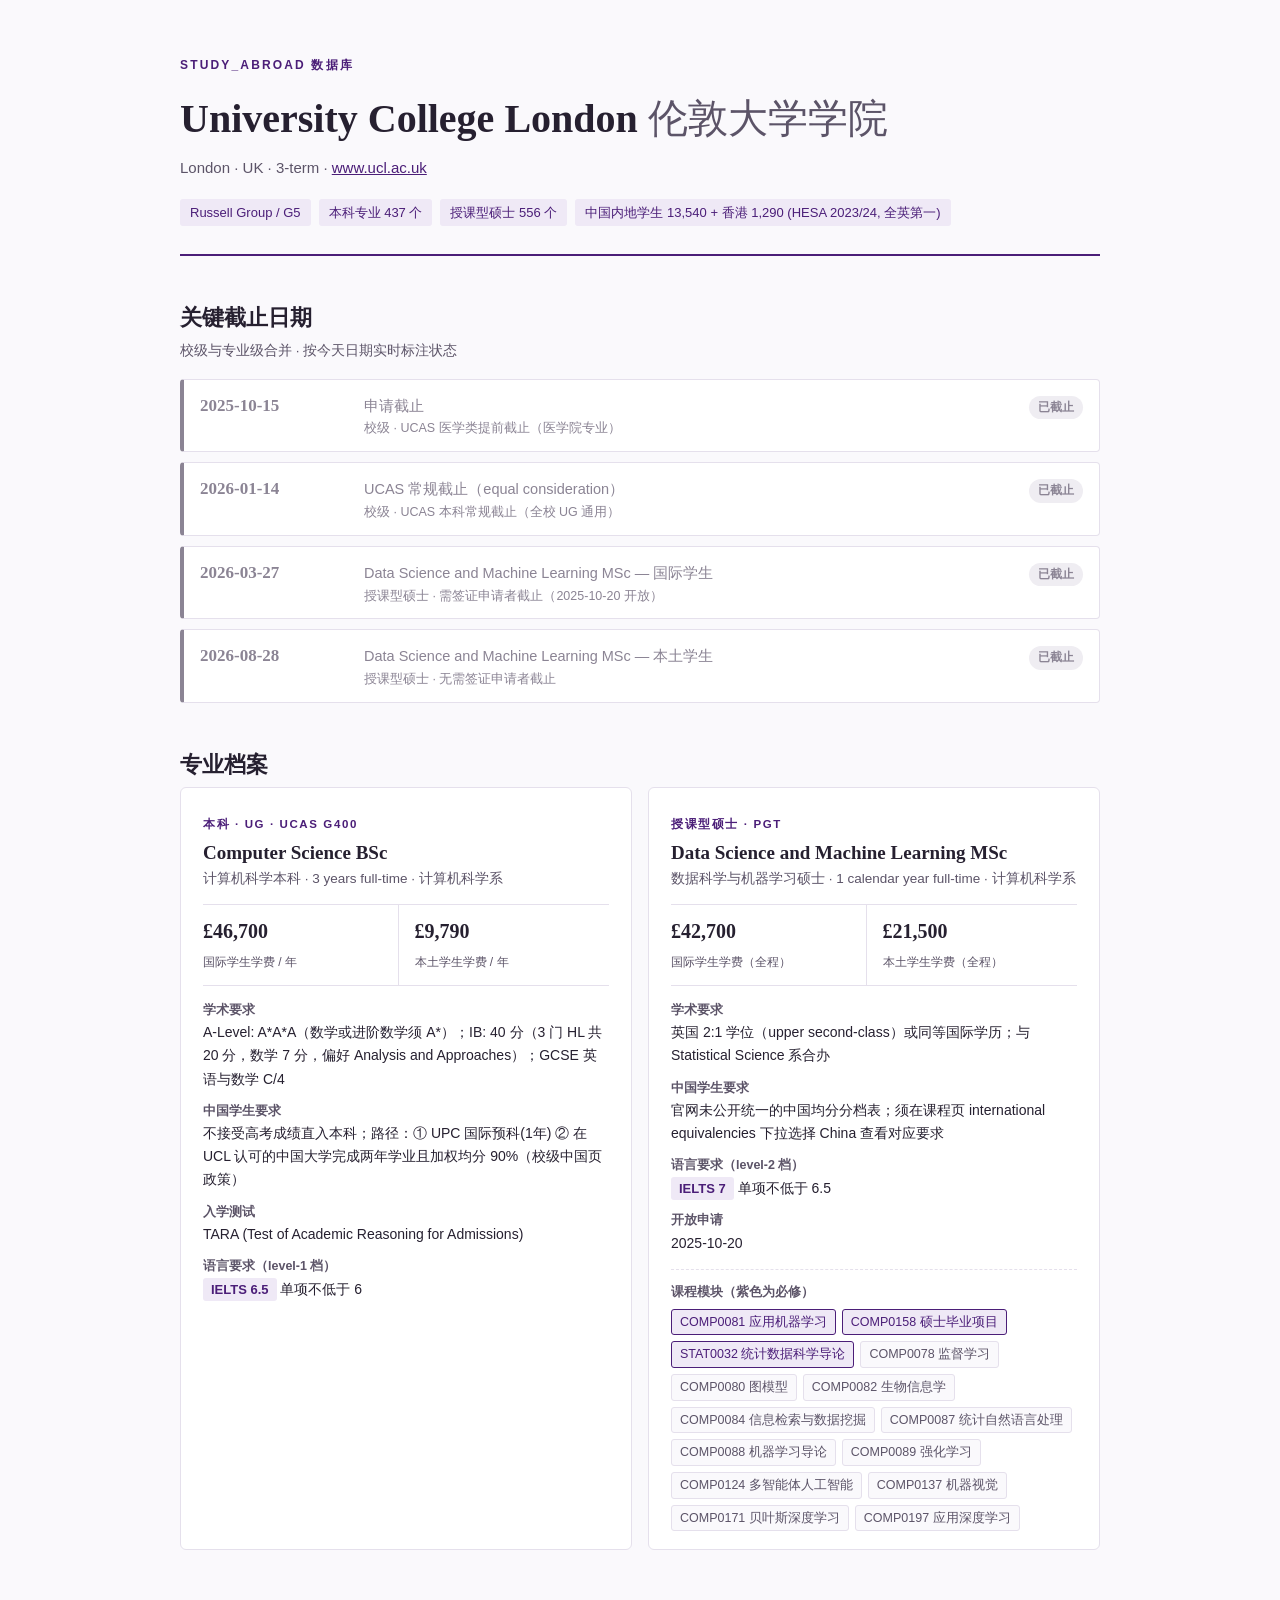
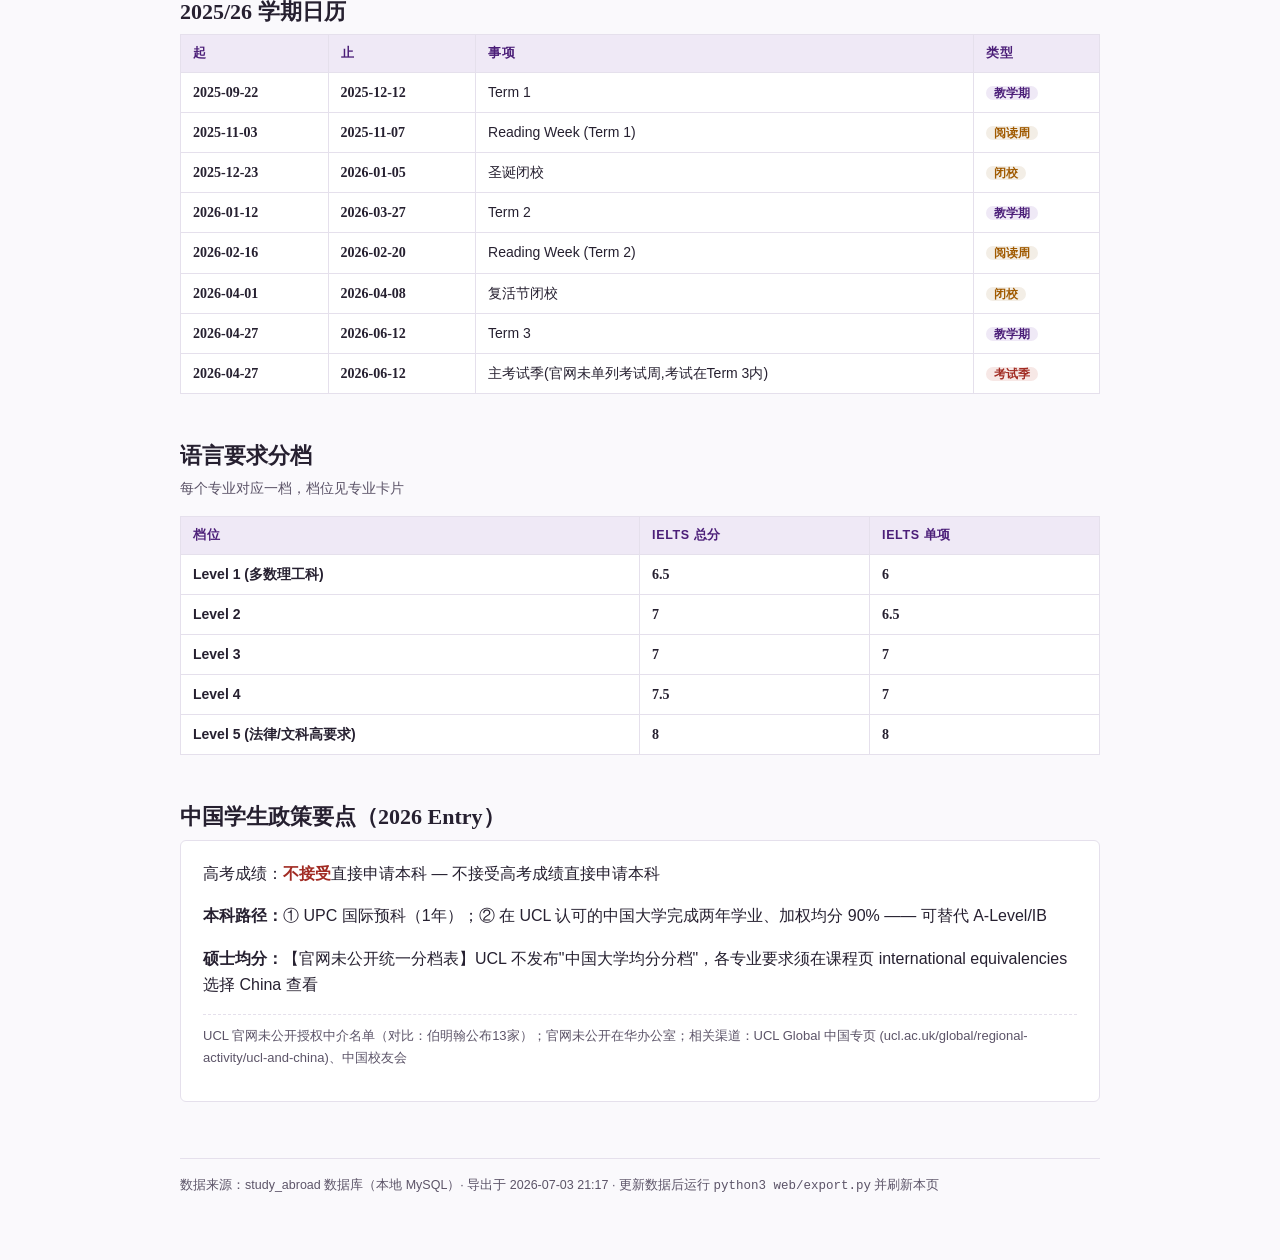
==== web/index.html @ e0bb3063 "初始化 uni_atlas：数据库 schema、UCL 种子数据、静态展示页 - db/: study_abroad 建库脚本与 UCL 样例数据 - web/: export.py 从 MySQL" ====
<!DOCTYPE html>
<html lang="zh-CN">
<head>
<meta charset="utf-8">
<meta name="viewport" content="width=device-width, initial-scale=1">
<title>留学申请信息库</title>
<style>
  :root{
    --ink:#262030; --ink-soft:#5c5468; --paper:#faf9fc; --card:#ffffff;
    --accent:#4b1e78; --accent-soft:#efe9f6; --line:#e5e0ec;
    --ok:#1e6e46; --warn:#a05a00; --past:#8b8494; --danger:#a12b23;
    --serif:"Songti SC","Noto Serif SC",Georgia,serif;
    --sans:"PingFang SC","Hiragino Sans GB","Microsoft YaHei",-apple-system,sans-serif;
  }
  *{box-sizing:border-box}
  body{background:var(--paper);color:var(--ink);font-family:var(--sans);
       line-height:1.65;margin:0;padding:0 24px 64px}
  .wrap{max-width:920px;margin:0 auto}

  nav.unis{display:flex;gap:8px;flex-wrap:wrap;padding-top:20px}
  nav.unis button{font:inherit;font-size:14px;padding:6px 16px;border-radius:99px;cursor:pointer;
    border:1px solid var(--line);background:var(--card);color:var(--ink-soft)}
  nav.unis button.on{background:var(--accent);border-color:var(--accent);color:#fff;font-weight:600}
  nav.unis button:focus-visible{outline:2px solid var(--accent);outline-offset:2px}

  header.hero{padding:36px 0 28px;border-bottom:2px solid var(--accent)}
  .eyebrow{font-size:12px;letter-spacing:.18em;text-transform:uppercase;color:var(--accent);font-weight:600}
  h1{font-family:var(--serif);font-size:clamp(28px,4.5vw,40px);margin:.25em 0 .1em;text-wrap:balance;font-weight:600}
  h1 .zh{font-weight:400;color:var(--ink-soft)}
  .hero .sub{color:var(--ink-soft);margin:0 0 18px;font-size:15px}
  .chips{display:flex;flex-wrap:wrap;gap:8px}
  .chip{background:var(--accent-soft);color:var(--accent);border-radius:3px;
        padding:3px 10px;font-size:13px;font-weight:500}

  section{margin-top:44px}
  h2{font-family:var(--serif);font-size:22px;font-weight:600;margin:0 0 4px}
  .h2note{color:var(--ink-soft);font-size:13.5px;margin:0 0 16px}

  .dl-list{display:flex;flex-direction:column;gap:10px}
  .dl{display:grid;grid-template-columns:150px 1fr auto;gap:14px;align-items:baseline;
      background:var(--card);border:1px solid var(--line);border-left:4px solid var(--accent);
      padding:12px 16px;border-radius:4px}
  .dl.past{border-left-color:var(--past);color:var(--past)}
  .dl.past .dl-date,.dl.past .dl-what small{color:var(--past)}
  .dl-date{font-family:var(--serif);font-size:17px;font-weight:600;
           font-variant-numeric:tabular-nums;color:var(--accent);white-space:nowrap}
  .dl-what{font-size:14.5px}
  .dl-what small{display:block;color:var(--ink-soft);font-size:12.5px}
  .tag{font-size:12px;font-weight:600;padding:2px 9px;border-radius:99px;white-space:nowrap}
  .tag.past{background:#efedf2;color:var(--past)}
  .tag.open{background:#e3f0e9;color:var(--ok)}
  .tag.soon{background:#f6ecdd;color:var(--warn)}

  .prog-grid{display:grid;grid-template-columns:1fr 1fr;gap:16px}
  @media(max-width:720px){.prog-grid{grid-template-columns:1fr}
    .dl{grid-template-columns:1fr;gap:4px}}
  .prog{background:var(--card);border:1px solid var(--line);border-radius:6px;padding:22px 22px 18px}
  .prog .level{font-size:11.5px;letter-spacing:.14em;text-transform:uppercase;
               color:var(--accent);font-weight:700}
  .prog h3{font-family:var(--serif);font-size:19px;margin:4px 0 0;line-height:1.35;text-wrap:balance}
  .prog h3 a{color:inherit;text-decoration:none}
  .prog h3 a:hover{text-decoration:underline}
  .prog .zh{color:var(--ink-soft);font-size:13.5px;margin:2px 0 14px}
  .fees{display:flex;border-top:1px solid var(--line);border-bottom:1px solid var(--line);margin-bottom:14px}
  .fee{flex:1;padding:10px 0}
  .fee+.fee{border-left:1px solid var(--line);padding-left:16px}
  .fee b{display:block;font-family:var(--serif);font-size:20px;font-weight:600;
         font-variant-numeric:tabular-nums}
  .fee span{font-size:12px;color:var(--ink-soft)}
  .kv{margin:0;font-size:14px}
  .kv dt{font-weight:600;font-size:12.5px;color:var(--ink-soft);margin-top:10px}
  .kv dd{margin:1px 0 0}
  .ielts{display:inline-block;background:var(--accent-soft);color:var(--accent);
         border-radius:3px;padding:1px 8px;font-weight:600;font-size:13px}

  .mods{margin-top:14px;border-top:1px dashed var(--line);padding-top:12px}
  .mods .mtitle{font-weight:600;font-size:12.5px;color:var(--ink-soft);margin-bottom:6px}
  .mod-tags{display:flex;flex-wrap:wrap;gap:6px}
  .mod{border:1px solid var(--line);border-radius:3px;padding:2px 8px;font-size:12.5px;
       color:var(--ink-soft);background:var(--paper)}
  .mod.core{border-color:var(--accent);color:var(--accent);background:var(--accent-soft);font-weight:500}

  .scroll{overflow-x:auto}
  table{border-collapse:collapse;width:100%;font-size:14px;background:var(--card)}
  th,td{border:1px solid var(--line);padding:8px 12px;text-align:left;vertical-align:top}
  th{background:var(--accent-soft);color:var(--accent);font-size:12.5px;letter-spacing:.05em;font-weight:600}
  td.date{font-variant-numeric:tabular-nums;white-space:nowrap;font-family:var(--serif);font-weight:600}
  .etype{font-size:11.5px;font-weight:600;padding:1px 8px;border-radius:99px;white-space:nowrap}
  .etype.teach{background:var(--accent-soft);color:var(--accent)}
  .etype.rest{background:#f3eee6;color:var(--warn)}
  .etype.exam{background:#f7e8e6;color:var(--danger)}

  .policy{background:var(--card);border:1px solid var(--line);border-radius:6px;padding:20px 22px}
  .policy .no{color:var(--danger);font-weight:700}
  .policy .yes{color:var(--ok);font-weight:700}
  .note{font-size:13px;color:var(--ink-soft);margin-top:10px;padding-top:10px;border-top:1px dashed var(--line)}

  footer{margin-top:56px;padding-top:16px;border-top:1px solid var(--line);
         color:var(--ink-soft);font-size:12.5px}
  a{color:var(--accent)}
  a:focus-visible{outline:2px solid var(--accent);outline-offset:2px}
  .empty{color:var(--ink-soft);font-size:14px;background:var(--card);
         border:1px dashed var(--line);border-radius:6px;padding:16px;text-align:center}
</style>
</head>
<body>
<div class="wrap">
  <nav class="unis" id="uniTabs" hidden></nav>
  <main id="app"><p class="empty">加载中…（若一直显示，请先运行 <code>python3 web/export.py</code> 生成 data.js）</p></main>
  <footer id="foot"></footer>
</div>

<script src="data.js"></script>
<script>
(function () {
  var DATA = window.STUDY_ABROAD_DATA;
  if (!DATA || !DATA.universities || !DATA.universities.length) return;

  function esc(s) {
    return String(s == null ? "" : s).replace(/[&<>"]/g, function (c) {
      return { "&": "&amp;", "<": "&lt;", ">": "&gt;", '"': "&quot;" }[c];
    });
  }
  var LEVEL_LABEL = { UG: "本科 · UG", PGT: "授课型硕士 · PGT", PGR: "研究型 · PGR", foundation: "预科" };
  var AUD_LABEL = { all: "全部申请者", international: "国际学生", home: "本土学生" };
  var DL_LABEL = { equal_consideration: "UCAS 常规截止（equal consideration）", application: "申请截止", deposit: "押金", scholarship: "奖学金", other: "其他" };
  var ETYPE = {
    teaching_period: ["教学期", "teach"], reading_week: ["阅读周", "rest"],
    closure: ["闭校", "rest"], exam_period: ["考试季", "exam"],
    welcome: ["迎新", "teach"], graduation: ["毕业典礼", "teach"]
  };

  function fmtMoney(v, cur) {
    if (v == null) return null;
    var sym = { GBP: "£", USD: "$", EUR: "€", CNY: "¥" }[cur] || (cur + " ");
    return sym + Number(v).toLocaleString("en-GB");
  }
  function dlStatus(iso) {
    var days = Math.ceil((new Date(iso) - new Date()) / 86400000);
    if (days < 0) return '<span class="tag past">已截止</span>';
    if (days <= 30) return '<span class="tag soon">还剩 ' + days + " 天</span>";
    return '<span class="tag open">还剩 ' + days + " 天</span>";
  }

  function renderDeadlines(uni) {
    var rows = [];
    uni.deadlines.forEach(function (d) { rows.push({ d: d, prog: null }); });
    uni.programs.forEach(function (p) {
      p.deadlines.forEach(function (d) { rows.push({ d: d, prog: p }); });
    });
    if (!rows.length) return "";
    rows.sort(function (a, b) { return a.d.deadline_at < b.d.deadline_at ? -1 : 1; });
    var items = rows.map(function (r) {
      var d = r.d, past = new Date(d.deadline_at) < new Date();
      var title = r.prog ? esc(r.prog.name_en) + " — " + (AUD_LABEL[d.audience] || esc(d.audience))
                         : (DL_LABEL[d.deadline_type] || esc(d.deadline_type));
      var sub = [r.prog ? (LEVEL_LABEL[r.prog.level] || r.prog.level).split(" ·")[0] : "校级",
                 d.note ? esc(d.note) : null].filter(Boolean).join(" · ");
      return '<div class="dl' + (past ? " past" : "") + '">' +
        '<span class="dl-date">' + d.deadline_at.slice(0, 10) + "</span>" +
        '<span class="dl-what">' + title + "<small>" + sub + "</small></span>" +
        dlStatus(d.deadline_at) + "</div>";
    }).join("");
    return "<section><h2>关键截止日期</h2>" +
      '<p class="h2note">校级与专业级合并 · 按今天日期实时标注状态</p>' +
      '<div class="dl-list">' + items + "</div></section>";
  }

  function renderProgram(p) {
    var d = p.detail || {};
    var h = '<div class="prog"><span class="level">' +
      esc(LEVEL_LABEL[p.level] || p.level) + (p.ucas_code ? " · UCAS " + esc(p.ucas_code) : "") + "</span>" +
      "<h3>" + (p.url ? '<a href="' + esc(p.url) + '">' + esc(p.name_en) + "</a>" : esc(p.name_en)) + "</h3>" +
      '<p class="zh">' + esc([p.name_zh, p.duration, p.faculty_name].filter(Boolean).join(" · ")) + "</p>";

    var intl = fmtMoney(d.tuition_intl, d.currency), home = fmtMoney(d.tuition_home, d.currency);
    if (intl || home) {
      var unit = p.level === "UG" ? " / 年" : "（全程）";
      h += '<div class="fees">' +
        (intl ? '<div class="fee"><b>' + intl + "</b><span>国际学生学费" + unit + "</span></div>" : "") +
        (home ? '<div class="fee"><b>' + home + "</b><span>本土学生学费" + unit + "</span></div>" : "") + "</div>";
    }
    h += '<dl class="kv">';
    if (d.entry_req_text) h += "<dt>学术要求</dt><dd>" + esc(d.entry_req_text) + "</dd>";
    if (d.china_req_text) h += "<dt>中国学生要求</dt><dd>" + esc(d.china_req_text) + "</dd>";
    if (d.extra && d.extra.admissions_test) h += "<dt>入学测试</dt><dd>" + esc(d.extra.admissions_test) + "</dd>";
    if (d.ielts_overall) {
      var each = d.ielts_detail && d.ielts_detail.minimum_each;
      h += "<dt>语言要求" + (d.language_band ? "（" + esc(d.language_band) + " 档）" : "") + "</dt>" +
        '<dd><span class="ielts">IELTS ' + d.ielts_overall + "</span>" +
        (each ? " 单项不低于 " + each : "") + "</dd>";
    }
    if (d.app_open_date) h += "<dt>开放申请</dt><dd>" + d.app_open_date + "</dd>";
    h += "</dl>";

    if (p.modules && p.modules.length) {
      h += '<div class="mods"><div class="mtitle">课程模块（紫色为必修）</div><div class="mod-tags">' +
        p.modules.map(function (m) {
          return '<span class="mod' + (m.module_type === "core" ? " core" : "") + '">' +
            esc(m.code || "") + " " + esc(m.name_zh || m.name_en) + "</span>";
        }).join("") + "</div></div>";
    }
    return h + "</div>";
  }

  function renderCalendar(uni) {
    if (!uni.calendar.length) return "";
    var years = uni.calendar.map(function (e) { return e.academic_year; });
    var rows = uni.calendar.map(function (e) {
      var t = ETYPE[e.event_type] || [e.event_type, "teach"];
      return "<tr><td class='date'>" + e.start_date + "</td><td class='date'>" + (e.end_date || "—") +
        "</td><td>" + esc(e.name) + "</td><td><span class='etype " + t[1] + "'>" + esc(t[0]) + "</span></td></tr>";
    }).join("");
    return "<section><h2>" + esc(years[0]) + ' 学期日历</h2><div class="scroll"><table>' +
      "<tr><th>起</th><th>止</th><th>事项</th><th>类型</th></tr>" + rows + "</table></div></section>";
  }

  function renderBands(uni) {
    if (!uni.language_bands.length) return "";
    var rows = uni.language_bands.map(function (b) {
      var each = b.ielts_detail && b.ielts_detail.minimum_each;
      return "<tr><td><b>" + esc(b.band_label || b.band_code) + "</b></td>" +
        "<td class='date'>" + (b.ielts_overall || "—") + "</td>" +
        "<td class='date'>" + (each || "—") + "</td></tr>";
    }).join("");
    return "<section><h2>语言要求分档</h2>" +
      '<p class="h2note">每个专业对应一档，档位见专业卡片</p>' +
      '<div class="scroll"><table><tr><th>档位</th><th>IELTS 总分</th><th>IELTS 单项</th></tr>' +
      rows + "</table></div></section>";
  }

  function renderPolicy(uni) {
    var c = uni.china_policy;
    if (!c) return "";
    var h = "<section><h2>中国学生政策要点（" + c.entry_year + " Entry）</h2><div class='policy'>";
    h += "<p style='margin:0'>高考成绩：" +
      (c.gaokao_accepted ? "<span class='yes'>接受</span>" : "<span class='no'>不接受</span>直接申请本科") +
      (c.gaokao_req ? " — " + esc(c.gaokao_req) : "") + "</p>";
    if (c.ug_pathway) h += "<p><b>本科路径：</b>" + esc(c.ug_pathway) + "</p>";
    if (c.pgt_gpa_rule) h += "<p><b>硕士均分：</b>" + esc(c.pgt_gpa_rule) + "</p>";
    var notes = [];
    if (c.agent_list && c.agent_list.note) notes.push(esc(c.agent_list.note));
    if (c.china_office) notes.push(esc(c.china_office));
    if (notes.length) h += '<p class="note">' + notes.join("；") + "</p>";
    return h + "</div></section>";
  }

  function renderUni(uni) {
    var ex = uni.extra || {};
    var chips = [ex.group, ex.ug_programs && "本科专业 " + ex.ug_programs + " 个",
      ex.pgt_programs && "授课型硕士 " + ex.pgt_programs + " 个", uni.cn_student_note]
      .filter(Boolean).map(function (c) { return '<span class="chip">' + esc(c) + "</span>"; }).join("");
    var h = '<header class="hero"><div class="eyebrow">study_abroad 数据库</div>' +
      "<h1>" + esc(uni.name_en) + (uni.name_zh ? ' <span class="zh">' + esc(uni.name_zh) + "</span>" : "") + "</h1>" +
      '<p class="sub">' + esc([uni.city, uni.country, uni.term_system].filter(Boolean).join(" · ")) +
      (uni.website ? ' · <a href="' + esc(uni.website) + '">' + esc(uni.website.replace(/^https?:\/\//, "")) + "</a>" : "") +
      "</p>" + (chips ? '<div class="chips">' + chips + "</div>" : "") + "</header>";

    h += renderDeadlines(uni);
    if (uni.programs.length) {
      h += "<section><h2>专业档案</h2><div class='prog-grid'>" +
        uni.programs.map(renderProgram).join("") + "</div></section>";
    } else {
      h += "<section><h2>专业档案</h2><p class='empty'>该校暂无专业数据</p></section>";
    }
    h += renderCalendar(uni) + renderBands(uni) + renderPolicy(uni);
    return h;
  }

  var app = document.getElementById("app");
  var tabs = document.getElementById("uniTabs");
  var unis = DATA.universities;

  function show(i) {
    app.innerHTML = renderUni(unis[i]);
    Array.prototype.forEach.call(tabs.children, function (b, j) {
      b.classList.toggle("on", i === j);
    });
    document.getElementById("foot").innerHTML =
      "数据来源：study_abroad 数据库（本地 MySQL）· 导出于 " + esc(DATA.generated_at) +
      " · 更新数据后运行 <code>python3 web/export.py</code> 并刷新本页";
  }

  if (unis.length > 1) {
    tabs.hidden = false;
    unis.forEach(function (u, i) {
      var b = document.createElement("button");
      b.textContent = u.name_zh || u.name_en;
      b.addEventListener("click", function () { show(i); });
      tabs.appendChild(b);
    });
  }
  show(0);
})();
</script>
</body>
</html>
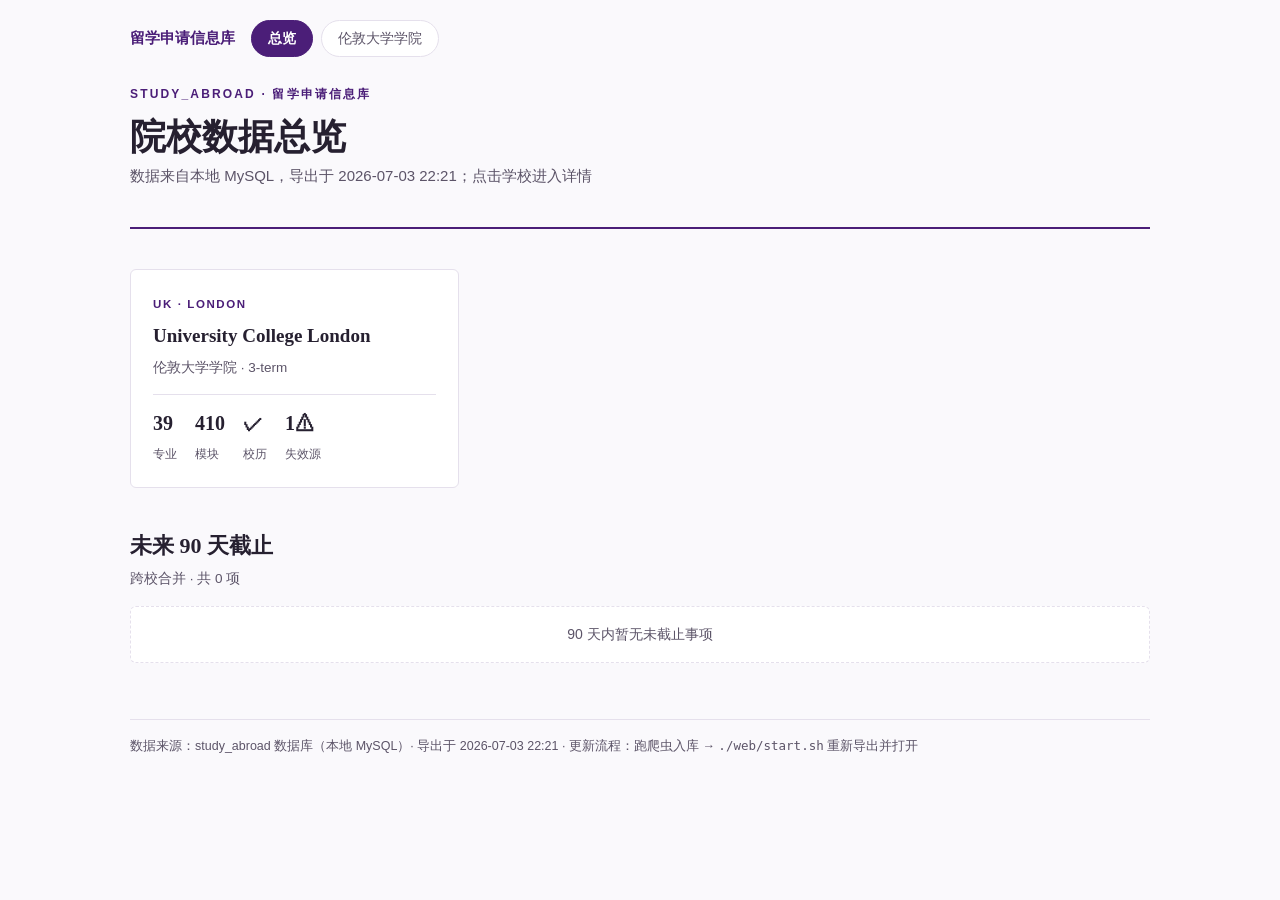
==== commit 7ef2711f: "实现爬虫框架（按 crawler/ARCHITECTURE.md）+ 同仓收录前端 SPA 与 schema 演进 爬虫 v1： - registry: source_pages 任务注册表，到期调度" ====
--- a/web/index.html
+++ b/web/index.html
@@ -4,294 +4,18 @@
 <meta charset="utf-8">
 <meta name="viewport" content="width=device-width, initial-scale=1">
 <title>留学申请信息库</title>
-<style>
-  :root{
-    --ink:#262030; --ink-soft:#5c5468; --paper:#faf9fc; --card:#ffffff;
-    --accent:#4b1e78; --accent-soft:#efe9f6; --line:#e5e0ec;
-    --ok:#1e6e46; --warn:#a05a00; --past:#8b8494; --danger:#a12b23;
-    --serif:"Songti SC","Noto Serif SC",Georgia,serif;
-    --sans:"PingFang SC","Hiragino Sans GB","Microsoft YaHei",-apple-system,sans-serif;
-  }
-  *{box-sizing:border-box}
-  body{background:var(--paper);color:var(--ink);font-family:var(--sans);
-       line-height:1.65;margin:0;padding:0 24px 64px}
-  .wrap{max-width:920px;margin:0 auto}
-
-  nav.unis{display:flex;gap:8px;flex-wrap:wrap;padding-top:20px}
-  nav.unis button{font:inherit;font-size:14px;padding:6px 16px;border-radius:99px;cursor:pointer;
-    border:1px solid var(--line);background:var(--card);color:var(--ink-soft)}
-  nav.unis button.on{background:var(--accent);border-color:var(--accent);color:#fff;font-weight:600}
-  nav.unis button:focus-visible{outline:2px solid var(--accent);outline-offset:2px}
-
-  header.hero{padding:36px 0 28px;border-bottom:2px solid var(--accent)}
-  .eyebrow{font-size:12px;letter-spacing:.18em;text-transform:uppercase;color:var(--accent);font-weight:600}
-  h1{font-family:var(--serif);font-size:clamp(28px,4.5vw,40px);margin:.25em 0 .1em;text-wrap:balance;font-weight:600}
-  h1 .zh{font-weight:400;color:var(--ink-soft)}
-  .hero .sub{color:var(--ink-soft);margin:0 0 18px;font-size:15px}
-  .chips{display:flex;flex-wrap:wrap;gap:8px}
-  .chip{background:var(--accent-soft);color:var(--accent);border-radius:3px;
-        padding:3px 10px;font-size:13px;font-weight:500}
-
-  section{margin-top:44px}
-  h2{font-family:var(--serif);font-size:22px;font-weight:600;margin:0 0 4px}
-  .h2note{color:var(--ink-soft);font-size:13.5px;margin:0 0 16px}
-
-  .dl-list{display:flex;flex-direction:column;gap:10px}
-  .dl{display:grid;grid-template-columns:150px 1fr auto;gap:14px;align-items:baseline;
-      background:var(--card);border:1px solid var(--line);border-left:4px solid var(--accent);
-      padding:12px 16px;border-radius:4px}
-  .dl.past{border-left-color:var(--past);color:var(--past)}
-  .dl.past .dl-date,.dl.past .dl-what small{color:var(--past)}
-  .dl-date{font-family:var(--serif);font-size:17px;font-weight:600;
-           font-variant-numeric:tabular-nums;color:var(--accent);white-space:nowrap}
-  .dl-what{font-size:14.5px}
-  .dl-what small{display:block;color:var(--ink-soft);font-size:12.5px}
-  .tag{font-size:12px;font-weight:600;padding:2px 9px;border-radius:99px;white-space:nowrap}
-  .tag.past{background:#efedf2;color:var(--past)}
-  .tag.open{background:#e3f0e9;color:var(--ok)}
-  .tag.soon{background:#f6ecdd;color:var(--warn)}
-
-  .prog-grid{display:grid;grid-template-columns:1fr 1fr;gap:16px}
-  @media(max-width:720px){.prog-grid{grid-template-columns:1fr}
-    .dl{grid-template-columns:1fr;gap:4px}}
-  .prog{background:var(--card);border:1px solid var(--line);border-radius:6px;padding:22px 22px 18px}
-  .prog .level{font-size:11.5px;letter-spacing:.14em;text-transform:uppercase;
-               color:var(--accent);font-weight:700}
-  .prog h3{font-family:var(--serif);font-size:19px;margin:4px 0 0;line-height:1.35;text-wrap:balance}
-  .prog h3 a{color:inherit;text-decoration:none}
-  .prog h3 a:hover{text-decoration:underline}
-  .prog .zh{color:var(--ink-soft);font-size:13.5px;margin:2px 0 14px}
-  .fees{display:flex;border-top:1px solid var(--line);border-bottom:1px solid var(--line);margin-bottom:14px}
-  .fee{flex:1;padding:10px 0}
-  .fee+.fee{border-left:1px solid var(--line);padding-left:16px}
-  .fee b{display:block;font-family:var(--serif);font-size:20px;font-weight:600;
-         font-variant-numeric:tabular-nums}
-  .fee span{font-size:12px;color:var(--ink-soft)}
-  .kv{margin:0;font-size:14px}
-  .kv dt{font-weight:600;font-size:12.5px;color:var(--ink-soft);margin-top:10px}
-  .kv dd{margin:1px 0 0}
-  .ielts{display:inline-block;background:var(--accent-soft);color:var(--accent);
-         border-radius:3px;padding:1px 8px;font-weight:600;font-size:13px}
-
-  .mods{margin-top:14px;border-top:1px dashed var(--line);padding-top:12px}
-  .mods .mtitle{font-weight:600;font-size:12.5px;color:var(--ink-soft);margin-bottom:6px}
-  .mod-tags{display:flex;flex-wrap:wrap;gap:6px}
-  .mod{border:1px solid var(--line);border-radius:3px;padding:2px 8px;font-size:12.5px;
-       color:var(--ink-soft);background:var(--paper)}
-  .mod.core{border-color:var(--accent);color:var(--accent);background:var(--accent-soft);font-weight:500}
-
-  .scroll{overflow-x:auto}
-  table{border-collapse:collapse;width:100%;font-size:14px;background:var(--card)}
-  th,td{border:1px solid var(--line);padding:8px 12px;text-align:left;vertical-align:top}
-  th{background:var(--accent-soft);color:var(--accent);font-size:12.5px;letter-spacing:.05em;font-weight:600}
-  td.date{font-variant-numeric:tabular-nums;white-space:nowrap;font-family:var(--serif);font-weight:600}
-  .etype{font-size:11.5px;font-weight:600;padding:1px 8px;border-radius:99px;white-space:nowrap}
-  .etype.teach{background:var(--accent-soft);color:var(--accent)}
-  .etype.rest{background:#f3eee6;color:var(--warn)}
-  .etype.exam{background:#f7e8e6;color:var(--danger)}
-
-  .policy{background:var(--card);border:1px solid var(--line);border-radius:6px;padding:20px 22px}
-  .policy .no{color:var(--danger);font-weight:700}
-  .policy .yes{color:var(--ok);font-weight:700}
-  .note{font-size:13px;color:var(--ink-soft);margin-top:10px;padding-top:10px;border-top:1px dashed var(--line)}
-
-  footer{margin-top:56px;padding-top:16px;border-top:1px solid var(--line);
-         color:var(--ink-soft);font-size:12.5px}
-  a{color:var(--accent)}
-  a:focus-visible{outline:2px solid var(--accent);outline-offset:2px}
-  .empty{color:var(--ink-soft);font-size:14px;background:var(--card);
-         border:1px dashed var(--line);border-radius:6px;padding:16px;text-align:center}
-</style>
+<link rel="stylesheet" href="css/app.css">
 </head>
 <body>
 <div class="wrap">
-  <nav class="unis" id="uniTabs" hidden></nav>
-  <main id="app"><p class="empty">加载中…（若一直显示，请先运行 <code>python3 web/export.py</code> 生成 data.js）</p></main>
+  <nav class="top" id="nav"></nav>
+  <main id="app"><p class="empty">加载中…（若一直显示，请运行 <code>./web/start.sh</code>）</p></main>
   <footer id="foot"></footer>
 </div>
 
 <script src="data.js"></script>
-<script>
-(function () {
-  var DATA = window.STUDY_ABROAD_DATA;
-  if (!DATA || !DATA.universities || !DATA.universities.length) return;
-
-  function esc(s) {
-    return String(s == null ? "" : s).replace(/[&<>"]/g, function (c) {
-      return { "&": "&amp;", "<": "&lt;", ">": "&gt;", '"': "&quot;" }[c];
-    });
-  }
-  var LEVEL_LABEL = { UG: "本科 · UG", PGT: "授课型硕士 · PGT", PGR: "研究型 · PGR", foundation: "预科" };
-  var AUD_LABEL = { all: "全部申请者", international: "国际学生", home: "本土学生" };
-  var DL_LABEL = { equal_consideration: "UCAS 常规截止（equal consideration）", application: "申请截止", deposit: "押金", scholarship: "奖学金", other: "其他" };
-  var ETYPE = {
-    teaching_period: ["教学期", "teach"], reading_week: ["阅读周", "rest"],
-    closure: ["闭校", "rest"], exam_period: ["考试季", "exam"],
-    welcome: ["迎新", "teach"], graduation: ["毕业典礼", "teach"]
-  };
-
-  function fmtMoney(v, cur) {
-    if (v == null) return null;
-    var sym = { GBP: "£", USD: "$", EUR: "€", CNY: "¥" }[cur] || (cur + " ");
-    return sym + Number(v).toLocaleString("en-GB");
-  }
-  function dlStatus(iso) {
-    var days = Math.ceil((new Date(iso) - new Date()) / 86400000);
-    if (days < 0) return '<span class="tag past">已截止</span>';
-    if (days <= 30) return '<span class="tag soon">还剩 ' + days + " 天</span>";
-    return '<span class="tag open">还剩 ' + days + " 天</span>";
-  }
-
-  function renderDeadlines(uni) {
-    var rows = [];
-    uni.deadlines.forEach(function (d) { rows.push({ d: d, prog: null }); });
-    uni.programs.forEach(function (p) {
-      p.deadlines.forEach(function (d) { rows.push({ d: d, prog: p }); });
-    });
-    if (!rows.length) return "";
-    rows.sort(function (a, b) { return a.d.deadline_at < b.d.deadline_at ? -1 : 1; });
-    var items = rows.map(function (r) {
-      var d = r.d, past = new Date(d.deadline_at) < new Date();
-      var title = r.prog ? esc(r.prog.name_en) + " — " + (AUD_LABEL[d.audience] || esc(d.audience))
-                         : (DL_LABEL[d.deadline_type] || esc(d.deadline_type));
-      var sub = [r.prog ? (LEVEL_LABEL[r.prog.level] || r.prog.level).split(" ·")[0] : "校级",
-                 d.note ? esc(d.note) : null].filter(Boolean).join(" · ");
-      return '<div class="dl' + (past ? " past" : "") + '">' +
-        '<span class="dl-date">' + d.deadline_at.slice(0, 10) + "</span>" +
-        '<span class="dl-what">' + title + "<small>" + sub + "</small></span>" +
-        dlStatus(d.deadline_at) + "</div>";
-    }).join("");
-    return "<section><h2>关键截止日期</h2>" +
-      '<p class="h2note">校级与专业级合并 · 按今天日期实时标注状态</p>' +
-      '<div class="dl-list">' + items + "</div></section>";
-  }
-
-  function renderProgram(p) {
-    var d = p.detail || {};
-    var h = '<div class="prog"><span class="level">' +
-      esc(LEVEL_LABEL[p.level] || p.level) + (p.ucas_code ? " · UCAS " + esc(p.ucas_code) : "") + "</span>" +
-      "<h3>" + (p.url ? '<a href="' + esc(p.url) + '">' + esc(p.name_en) + "</a>" : esc(p.name_en)) + "</h3>" +
-      '<p class="zh">' + esc([p.name_zh, p.duration, p.faculty_name].filter(Boolean).join(" · ")) + "</p>";
-
-    var intl = fmtMoney(d.tuition_intl, d.currency), home = fmtMoney(d.tuition_home, d.currency);
-    if (intl || home) {
-      var unit = p.level === "UG" ? " / 年" : "（全程）";
-      h += '<div class="fees">' +
-        (intl ? '<div class="fee"><b>' + intl + "</b><span>国际学生学费" + unit + "</span></div>" : "") +
-        (home ? '<div class="fee"><b>' + home + "</b><span>本土学生学费" + unit + "</span></div>" : "") + "</div>";
-    }
-    h += '<dl class="kv">';
-    if (d.entry_req_text) h += "<dt>学术要求</dt><dd>" + esc(d.entry_req_text) + "</dd>";
-    if (d.china_req_text) h += "<dt>中国学生要求</dt><dd>" + esc(d.china_req_text) + "</dd>";
-    if (d.extra && d.extra.admissions_test) h += "<dt>入学测试</dt><dd>" + esc(d.extra.admissions_test) + "</dd>";
-    if (d.ielts_overall) {
-      var each = d.ielts_detail && d.ielts_detail.minimum_each;
-      h += "<dt>语言要求" + (d.language_band ? "（" + esc(d.language_band) + " 档）" : "") + "</dt>" +
-        '<dd><span class="ielts">IELTS ' + d.ielts_overall + "</span>" +
-        (each ? " 单项不低于 " + each : "") + "</dd>";
-    }
-    if (d.app_open_date) h += "<dt>开放申请</dt><dd>" + d.app_open_date + "</dd>";
-    h += "</dl>";
-
-    if (p.modules && p.modules.length) {
-      h += '<div class="mods"><div class="mtitle">课程模块（紫色为必修）</div><div class="mod-tags">' +
-        p.modules.map(function (m) {
-          return '<span class="mod' + (m.module_type === "core" ? " core" : "") + '">' +
-            esc(m.code || "") + " " + esc(m.name_zh || m.name_en) + "</span>";
-        }).join("") + "</div></div>";
-    }
-    return h + "</div>";
-  }
-
-  function renderCalendar(uni) {
-    if (!uni.calendar.length) return "";
-    var years = uni.calendar.map(function (e) { return e.academic_year; });
-    var rows = uni.calendar.map(function (e) {
-      var t = ETYPE[e.event_type] || [e.event_type, "teach"];
-      return "<tr><td class='date'>" + e.start_date + "</td><td class='date'>" + (e.end_date || "—") +
-        "</td><td>" + esc(e.name) + "</td><td><span class='etype " + t[1] + "'>" + esc(t[0]) + "</span></td></tr>";
-    }).join("");
-    return "<section><h2>" + esc(years[0]) + ' 学期日历</h2><div class="scroll"><table>' +
-      "<tr><th>起</th><th>止</th><th>事项</th><th>类型</th></tr>" + rows + "</table></div></section>";
-  }
-
-  function renderBands(uni) {
-    if (!uni.language_bands.length) return "";
-    var rows = uni.language_bands.map(function (b) {
-      var each = b.ielts_detail && b.ielts_detail.minimum_each;
-      return "<tr><td><b>" + esc(b.band_label || b.band_code) + "</b></td>" +
-        "<td class='date'>" + (b.ielts_overall || "—") + "</td>" +
-        "<td class='date'>" + (each || "—") + "</td></tr>";
-    }).join("");
-    return "<section><h2>语言要求分档</h2>" +
-      '<p class="h2note">每个专业对应一档，档位见专业卡片</p>' +
-      '<div class="scroll"><table><tr><th>档位</th><th>IELTS 总分</th><th>IELTS 单项</th></tr>' +
-      rows + "</table></div></section>";
-  }
-
-  function renderPolicy(uni) {
-    var c = uni.china_policy;
-    if (!c) return "";
-    var h = "<section><h2>中国学生政策要点（" + c.entry_year + " Entry）</h2><div class='policy'>";
-    h += "<p style='margin:0'>高考成绩：" +
-      (c.gaokao_accepted ? "<span class='yes'>接受</span>" : "<span class='no'>不接受</span>直接申请本科") +
-      (c.gaokao_req ? " — " + esc(c.gaokao_req) : "") + "</p>";
-    if (c.ug_pathway) h += "<p><b>本科路径：</b>" + esc(c.ug_pathway) + "</p>";
-    if (c.pgt_gpa_rule) h += "<p><b>硕士均分：</b>" + esc(c.pgt_gpa_rule) + "</p>";
-    var notes = [];
-    if (c.agent_list && c.agent_list.note) notes.push(esc(c.agent_list.note));
-    if (c.china_office) notes.push(esc(c.china_office));
-    if (notes.length) h += '<p class="note">' + notes.join("；") + "</p>";
-    return h + "</div></section>";
-  }
-
-  function renderUni(uni) {
-    var ex = uni.extra || {};
-    var chips = [ex.group, ex.ug_programs && "本科专业 " + ex.ug_programs + " 个",
-      ex.pgt_programs && "授课型硕士 " + ex.pgt_programs + " 个", uni.cn_student_note]
-      .filter(Boolean).map(function (c) { return '<span class="chip">' + esc(c) + "</span>"; }).join("");
-    var h = '<header class="hero"><div class="eyebrow">study_abroad 数据库</div>' +
-      "<h1>" + esc(uni.name_en) + (uni.name_zh ? ' <span class="zh">' + esc(uni.name_zh) + "</span>" : "") + "</h1>" +
-      '<p class="sub">' + esc([uni.city, uni.country, uni.term_system].filter(Boolean).join(" · ")) +
-      (uni.website ? ' · <a href="' + esc(uni.website) + '">' + esc(uni.website.replace(/^https?:\/\//, "")) + "</a>" : "") +
-      "</p>" + (chips ? '<div class="chips">' + chips + "</div>" : "") + "</header>";
-
-    h += renderDeadlines(uni);
-    if (uni.programs.length) {
-      h += "<section><h2>专业档案</h2><div class='prog-grid'>" +
-        uni.programs.map(renderProgram).join("") + "</div></section>";
-    } else {
-      h += "<section><h2>专业档案</h2><p class='empty'>该校暂无专业数据</p></section>";
-    }
-    h += renderCalendar(uni) + renderBands(uni) + renderPolicy(uni);
-    return h;
-  }
-
-  var app = document.getElementById("app");
-  var tabs = document.getElementById("uniTabs");
-  var unis = DATA.universities;
-
-  function show(i) {
-    app.innerHTML = renderUni(unis[i]);
-    Array.prototype.forEach.call(tabs.children, function (b, j) {
-      b.classList.toggle("on", i === j);
-    });
-    document.getElementById("foot").innerHTML =
-      "数据来源：study_abroad 数据库（本地 MySQL）· 导出于 " + esc(DATA.generated_at) +
-      " · 更新数据后运行 <code>python3 web/export.py</code> 并刷新本页";
-  }
-
-  if (unis.length > 1) {
-    tabs.hidden = false;
-    unis.forEach(function (u, i) {
-      var b = document.createElement("button");
-      b.textContent = u.name_zh || u.name_en;
-      b.addEventListener("click", function () { show(i); });
-      tabs.appendChild(b);
-    });
-  }
-  show(0);
-})();
-</script>
+<script src="js/ui.js"></script>
+<script src="js/views.js"></script>
+<script src="js/app.js"></script>
 </body>
 </html>
--- a/web/css/app.css
+++ b/web/css/app.css
@@ -0,0 +1,183 @@
+/* ============================================================
+   留学申请信息库 · 样式
+   设计令牌沿用初版 index.html：深紫 + 宋体标题 + 卡片
+   ============================================================ */
+:root{
+  --ink:#262030; --ink-soft:#5c5468; --paper:#faf9fc; --card:#ffffff;
+  --accent:#4b1e78; --accent-soft:#efe9f6; --line:#e5e0ec;
+  --ok:#1e6e46; --ok-soft:#e3f0e9;
+  --warn:#a05a00; --warn-soft:#f6ecdd;
+  --danger:#a12b23; --danger-soft:#f7e8e6;
+  --past:#8b8494; --past-soft:#efedf2;
+  --info:#1d5c8a; --info-soft:#e5eef5;
+  --serif:"Songti SC","Noto Serif SC",Georgia,serif;
+  --sans:"PingFang SC","Hiragino Sans GB","Microsoft YaHei",-apple-system,sans-serif;
+  --mono:ui-monospace,Menlo,Consolas,monospace;
+}
+*{box-sizing:border-box}
+body{background:var(--paper);color:var(--ink);font-family:var(--sans);
+     line-height:1.65;margin:0;padding:0 24px 64px}
+.wrap{max-width:1020px;margin:0 auto}
+a{color:var(--accent)}
+a:focus-visible,button:focus-visible{outline:2px solid var(--accent);outline-offset:2px}
+
+/* ---- 顶部导航 ---- */
+nav.top{display:flex;gap:8px;flex-wrap:wrap;align-items:center;padding-top:20px}
+nav.top .brand{font-family:var(--serif);font-weight:600;font-size:15px;color:var(--accent);
+  text-decoration:none;margin-right:8px}
+nav.top a.tab{font-size:14px;padding:6px 16px;border-radius:99px;text-decoration:none;
+  border:1px solid var(--line);background:var(--card);color:var(--ink-soft)}
+nav.top a.tab.on{background:var(--accent);border-color:var(--accent);color:#fff;font-weight:600}
+
+/* ---- 面包屑 ---- */
+.crumbs{font-size:13px;color:var(--ink-soft);margin:18px 0 0}
+.crumbs a{text-decoration:none}
+.crumbs span{margin:0 6px;color:var(--line)}
+
+/* ---- Hero ---- */
+header.hero{padding:28px 0 24px;border-bottom:2px solid var(--accent)}
+.eyebrow{font-size:12px;letter-spacing:.18em;text-transform:uppercase;color:var(--accent);font-weight:600}
+h1{font-family:var(--serif);font-size:clamp(26px,4vw,36px);margin:.25em 0 .1em;
+   text-wrap:balance;font-weight:600;line-height:1.3}
+h1 .zh{font-weight:400;color:var(--ink-soft)}
+.hero .sub{color:var(--ink-soft);margin:0 0 14px;font-size:15px}
+.chips{display:flex;flex-wrap:wrap;gap:8px}
+.chip{background:var(--accent-soft);color:var(--accent);border-radius:3px;
+      padding:3px 10px;font-size:13px;font-weight:500}
+
+/* ---- 章节 ---- */
+section{margin-top:40px}
+h2{font-family:var(--serif);font-size:22px;font-weight:600;margin:0 0 4px}
+h3{font-family:var(--serif);font-size:17px;font-weight:600;margin:18px 0 8px}
+.h2note{color:var(--ink-soft);font-size:13.5px;margin:0 0 16px}
+
+/* ---- 概览页：学校卡片 ---- */
+.uni-grid{display:grid;grid-template-columns:repeat(auto-fill,minmax(300px,1fr));gap:16px}
+.uni-card{background:var(--card);border:1px solid var(--line);border-radius:6px;
+  padding:20px 22px;text-decoration:none;color:inherit;display:block}
+.uni-card:hover{border-color:var(--accent)}
+.uni-card .country{font-size:11.5px;letter-spacing:.14em;text-transform:uppercase;
+  color:var(--accent);font-weight:700}
+.uni-card h3{margin:4px 0 2px;font-size:19px}
+.uni-card .zh{color:var(--ink-soft);font-size:13.5px}
+.uni-card .nums{display:flex;gap:18px;margin-top:14px;padding-top:12px;border-top:1px solid var(--line)}
+.uni-card .nums b{display:block;font-family:var(--serif);font-size:20px;
+  font-variant-numeric:tabular-nums}
+.uni-card .nums span{font-size:12px;color:var(--ink-soft)}
+
+/* ---- 状态标签 ---- */
+.tag{font-size:12px;font-weight:600;padding:2px 9px;border-radius:99px;white-space:nowrap}
+.tag.past{background:var(--past-soft);color:var(--past)}
+.tag.open{background:var(--ok-soft);color:var(--ok)}
+.tag.soon{background:var(--warn-soft);color:var(--warn)}
+.tag.dead{background:var(--danger-soft);color:var(--danger)}
+.tag.info{background:var(--info-soft);color:var(--info)}
+
+/* ---- 截止日期列表 ---- */
+.dl-list{display:flex;flex-direction:column;gap:10px}
+.dl{display:grid;grid-template-columns:150px 1fr auto;gap:14px;align-items:baseline;
+    background:var(--card);border:1px solid var(--line);border-left:4px solid var(--accent);
+    padding:12px 16px;border-radius:4px}
+.dl.past{border-left-color:var(--past);color:var(--past)}
+.dl.past .dl-date,.dl.past .dl-what small{color:var(--past)}
+.dl-date{font-family:var(--serif);font-size:17px;font-weight:600;
+         font-variant-numeric:tabular-nums;color:var(--accent);white-space:nowrap}
+.dl-what{font-size:14.5px}
+.dl-what a{text-decoration:none}
+.dl-what small{display:block;color:var(--ink-soft);font-size:12.5px}
+
+/* ---- 筛选栏 ---- */
+.filterbar{display:flex;gap:10px;align-items:center;flex-wrap:wrap;margin:0 0 14px}
+.seg{display:inline-flex;border:1px solid var(--line);border-radius:8px;overflow:hidden;background:var(--card)}
+.seg button{border:0;background:none;padding:7px 14px;font:inherit;font-size:13px;
+  cursor:pointer;color:var(--ink-soft)}
+.seg button.on{background:var(--accent);color:#fff}
+.filterbar input[type=search],.filterbar select{
+  border:1px solid var(--line);border-radius:8px;padding:8px 12px;font:inherit;
+  font-size:13.5px;background:var(--card);color:var(--ink)}
+.filterbar input[type=search]{flex:1;min-width:170px}
+.filterbar .count{font-size:12.5px;color:var(--ink-soft);font-variant-numeric:tabular-nums}
+
+/* ---- 专业列表表格 ---- */
+.scroll{overflow-x:auto}
+table{border-collapse:collapse;width:100%;font-size:14px;background:var(--card)}
+th,td{border:1px solid var(--line);padding:8px 12px;text-align:left;vertical-align:top}
+th{background:var(--accent-soft);color:var(--accent);font-size:12.5px;
+   letter-spacing:.05em;font-weight:600;white-space:nowrap}
+td.num,td.date{font-variant-numeric:tabular-nums;white-space:nowrap;
+  font-family:var(--serif);font-weight:600}
+tr.click{cursor:pointer}
+tr.click:hover td{background:var(--accent-soft)}
+td .sub{display:block;font-size:12px;color:var(--ink-soft);font-weight:400;font-family:var(--sans)}
+
+.etype{font-size:11.5px;font-weight:600;padding:1px 8px;border-radius:99px;white-space:nowrap}
+.etype.teach{background:var(--accent-soft);color:var(--accent)}
+.etype.rest{background:var(--warn-soft);color:var(--warn)}
+.etype.exam{background:var(--danger-soft);color:var(--danger)}
+
+/* ---- 详情页两栏 ---- */
+.detail-grid{display:grid;grid-template-columns:300px 1fr;gap:28px;margin-top:24px}
+@media(max-width:760px){.detail-grid{grid-template-columns:1fr}}
+.facts{display:flex;flex-direction:column;gap:4px}
+.facts .card{background:var(--card);border:1px solid var(--line);border-radius:6px;
+  padding:16px 18px;margin-bottom:10px}
+.kv{margin:0;font-size:14px}
+.kv dt{font-weight:600;font-size:12.5px;color:var(--ink-soft);margin-top:10px}
+.kv dt:first-child{margin-top:0}
+.kv dd{margin:1px 0 0}
+.fee-big{font-family:var(--serif);font-size:22px;font-weight:600;font-variant-numeric:tabular-nums}
+.ielts{display:inline-block;background:var(--accent-soft);color:var(--accent);
+       border-radius:3px;padding:1px 8px;font-weight:600;font-size:13px}
+.warnbox{background:var(--warn-soft);color:var(--warn);border-radius:6px;
+  padding:10px 12px;font-size:13px;margin-bottom:10px}
+
+/* ---- 模块 ---- */
+.mcode{font-family:var(--mono);font-size:12px;color:var(--accent)}
+.assbar{display:inline-flex;height:8px;width:88px;border-radius:4px;overflow:hidden;
+  vertical-align:middle;background:var(--past-soft)}
+.assbar i{display:block;height:100%}
+.a-exam{background:var(--accent)}
+.a-coursework{background:#1d5c8a}
+.a-group{background:#9a86b8}
+.a-other{background:#c9c4d6}
+.asslabel{font-size:11.5px;color:var(--ink-soft);margin-left:6px;white-space:nowrap}
+.legend{font-size:11.5px;color:var(--ink-soft);margin:4px 0 10px;display:flex;gap:14px;flex-wrap:wrap}
+.legend i{display:inline-block;width:9px;height:9px;border-radius:2px;margin-right:4px;vertical-align:-1px}
+
+/* 模块详情页：大纲全文 */
+.syllabus{background:var(--card);border:1px solid var(--line);border-radius:6px;
+  padding:22px 26px;font-size:14.5px;white-space:pre-wrap;line-height:1.75;
+  max-width:72ch}
+.syllabus.empty{color:var(--ink-soft);font-style:normal}
+
+/* 课程内容（module_contents）来源可信度 */
+.content-item{background:var(--card);border:1px solid var(--line);border-radius:6px;
+  padding:14px 18px;margin-bottom:10px}
+.content-item .head{display:flex;gap:10px;align-items:baseline;flex-wrap:wrap}
+.content-item .head b{font-size:14.5px}
+.content-item .body{margin-top:6px;font-size:13.5px;white-space:pre-wrap}
+.content-item .meta{margin-top:8px;font-size:12px;color:var(--ink-soft)}
+.src{font-size:11.5px;font-weight:600;padding:1px 8px;border-radius:99px;white-space:nowrap}
+.src.official_public{background:var(--ok-soft);color:var(--ok)}
+.src.official_gated{background:var(--warn-soft);color:var(--warn)}
+.src.student{background:var(--info-soft);color:var(--info)}
+.src.agent,.src.manual_other{background:var(--past-soft);color:var(--past)}
+.verified{color:var(--ok);font-size:12px;font-weight:600}
+.unverified{color:var(--warn);font-size:12px}
+
+/* ---- 政策 / 提示卡 ---- */
+.policy{background:var(--card);border:1px solid var(--line);border-radius:6px;padding:20px 22px}
+.policy .no{color:var(--danger);font-weight:700}
+.policy .yes{color:var(--ok);font-weight:700}
+.note{font-size:13px;color:var(--ink-soft);margin-top:10px;padding-top:10px;
+  border-top:1px dashed var(--line)}
+.empty{color:var(--ink-soft);font-size:14px;background:var(--card);
+       border:1px dashed var(--line);border-radius:6px;padding:16px;text-align:center}
+
+footer{margin-top:56px;padding-top:16px;border-top:1px solid var(--line);
+       color:var(--ink-soft);font-size:12.5px}
+
+@media (prefers-reduced-motion: no-preference){
+  main{animation:fadein .12s ease-out}
+  @keyframes fadein{from{opacity:.4}to{opacity:1}}
+}
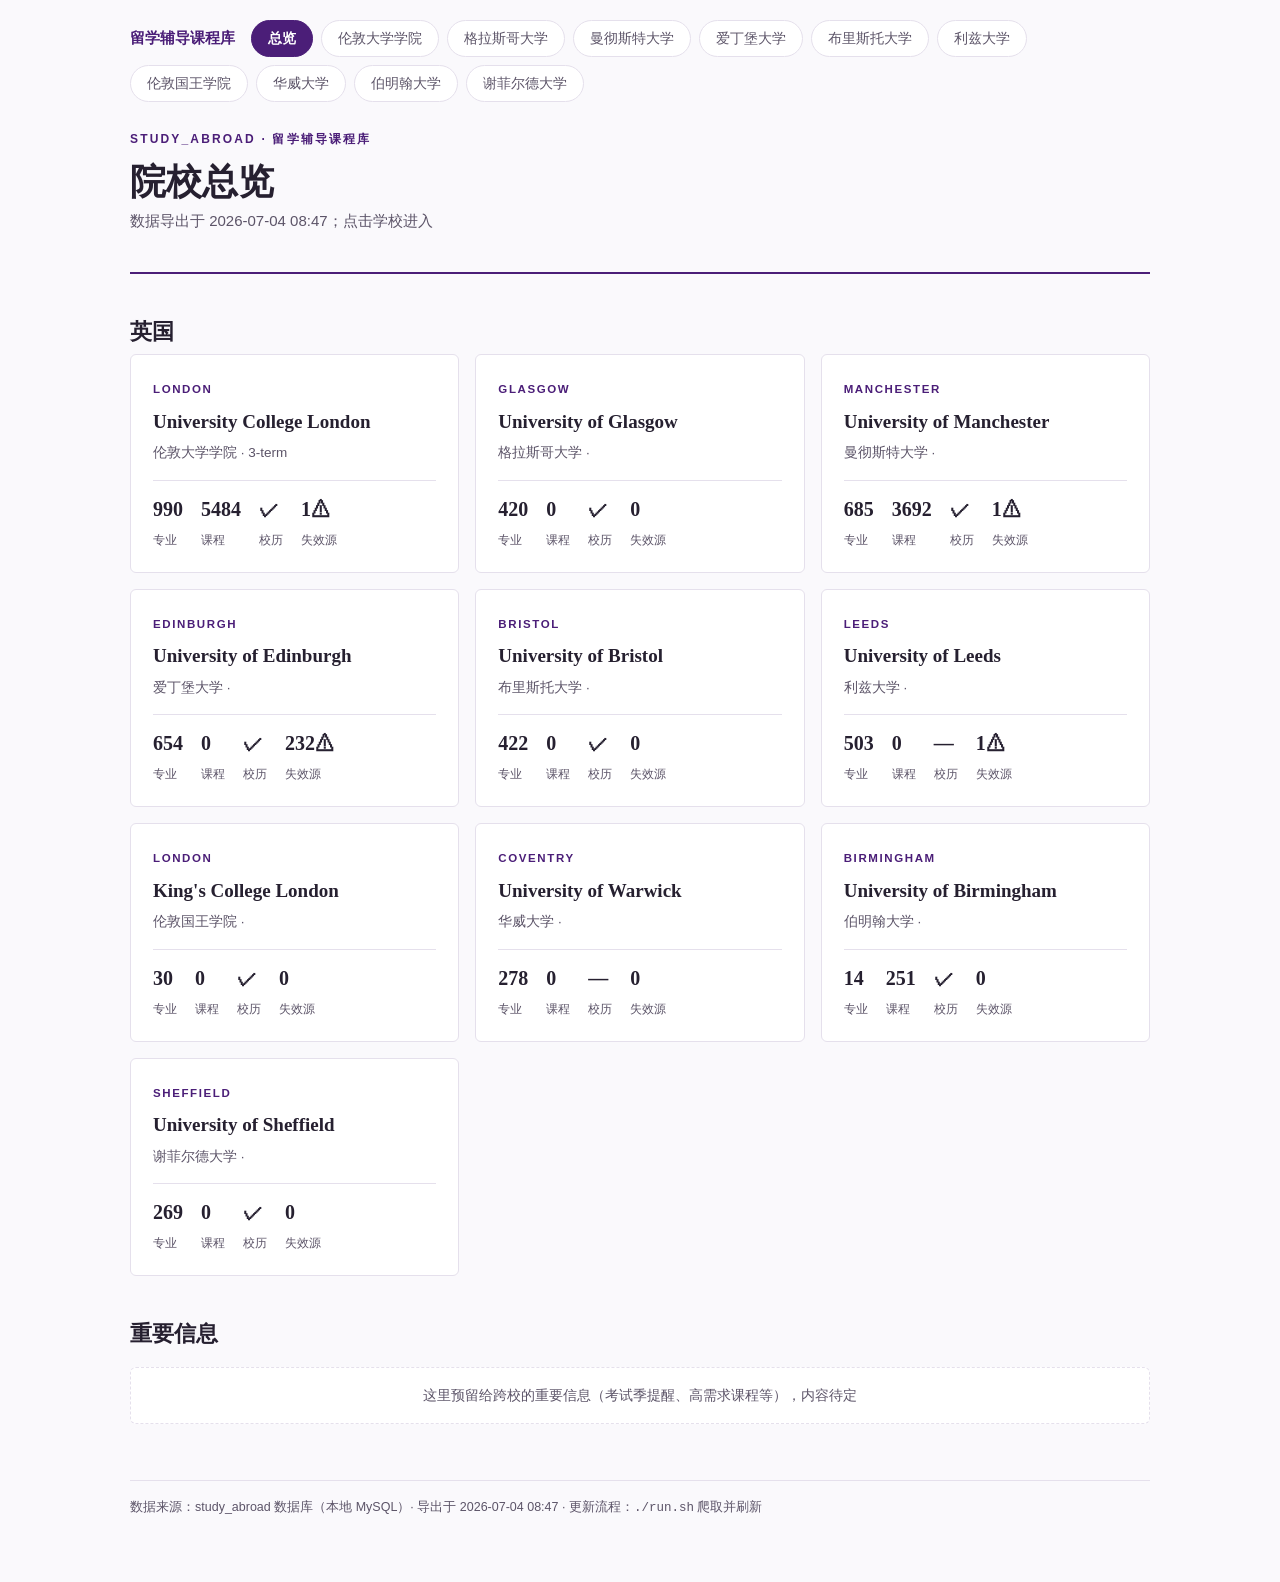
==== commit 796b1ad4: "前端架构升级：数据按校拆分懒加载 + 申请域整体收起 + 地区分组 - export.py 输出 data/index.js（3KB 摘要）+ data/<code>.js 每校全量，   与 con" ====
--- a/web/index.html
+++ b/web/index.html
@@ -3,7 +3,7 @@
 <head>
 <meta charset="utf-8">
 <meta name="viewport" content="width=device-width, initial-scale=1">
-<title>留学申请信息库</title>
+<title>留学辅导课程库</title>
 <link rel="stylesheet" href="css/app.css">
 </head>
 <body>
@@ -13,7 +13,7 @@
   <footer id="foot"></footer>
 </div>
 
-<script src="data.js"></script>
+<script src="data/index.js"></script>
 <script src="js/ui.js"></script>
 <script src="js/views.js"></script>
 <script src="js/app.js"></script>
--- a/web/css/app.css
+++ b/web/css/app.css
@@ -50,6 +50,20 @@
 h2{font-family:var(--serif);font-size:22px;font-weight:600;margin:0 0 4px}
 h3{font-family:var(--serif);font-size:17px;font-weight:600;margin:18px 0 8px}
 .h2note{color:var(--ink-soft);font-size:13.5px;margin:0 0 16px}
+
+/* ---- 可折叠板块（学校页次要信息） ---- */
+details.fold{margin-top:28px;border:1px solid var(--line);border-radius:6px;
+             background:var(--card);padding:0 18px}
+details.fold summary{cursor:pointer;padding:14px 0;list-style:none;
+                     display:flex;align-items:center;gap:10px;user-select:none}
+details.fold summary::-webkit-details-marker{display:none}
+details.fold summary::before{content:"▸";color:var(--accent);font-size:14px;
+                             transition:transform .15s}
+details.fold[open] summary::before{transform:rotate(90deg)}
+details.fold summary h2{display:inline;font-size:18px;margin:0}
+details.fold summary:focus-visible{outline:2px solid var(--accent);outline-offset:2px}
+details.fold .fold-body{padding:0 0 18px}
+@media (prefers-reduced-motion: reduce){details.fold summary::before{transition:none}}
 
 /* ---- 概览页：学校卡片 ---- */
 .uni-grid{display:grid;grid-template-columns:repeat(auto-fill,minmax(300px,1fr));gap:16px}
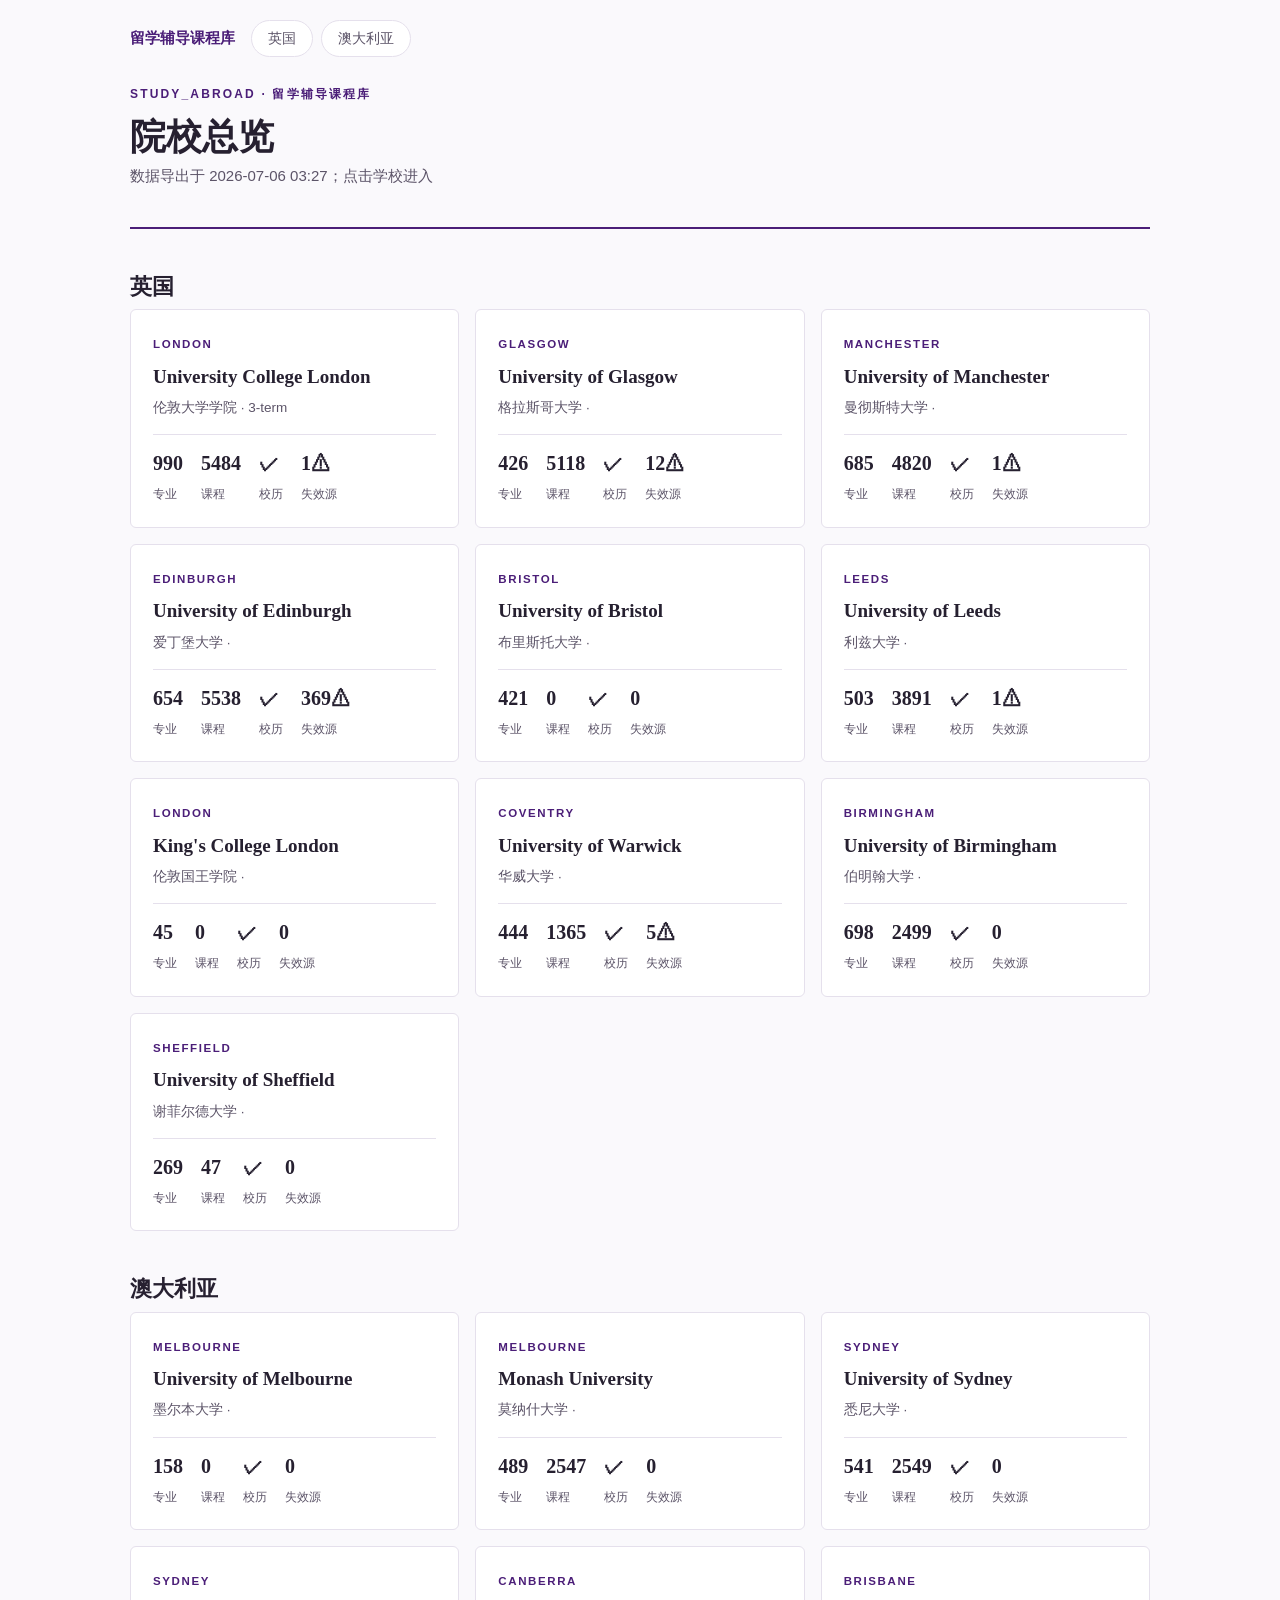
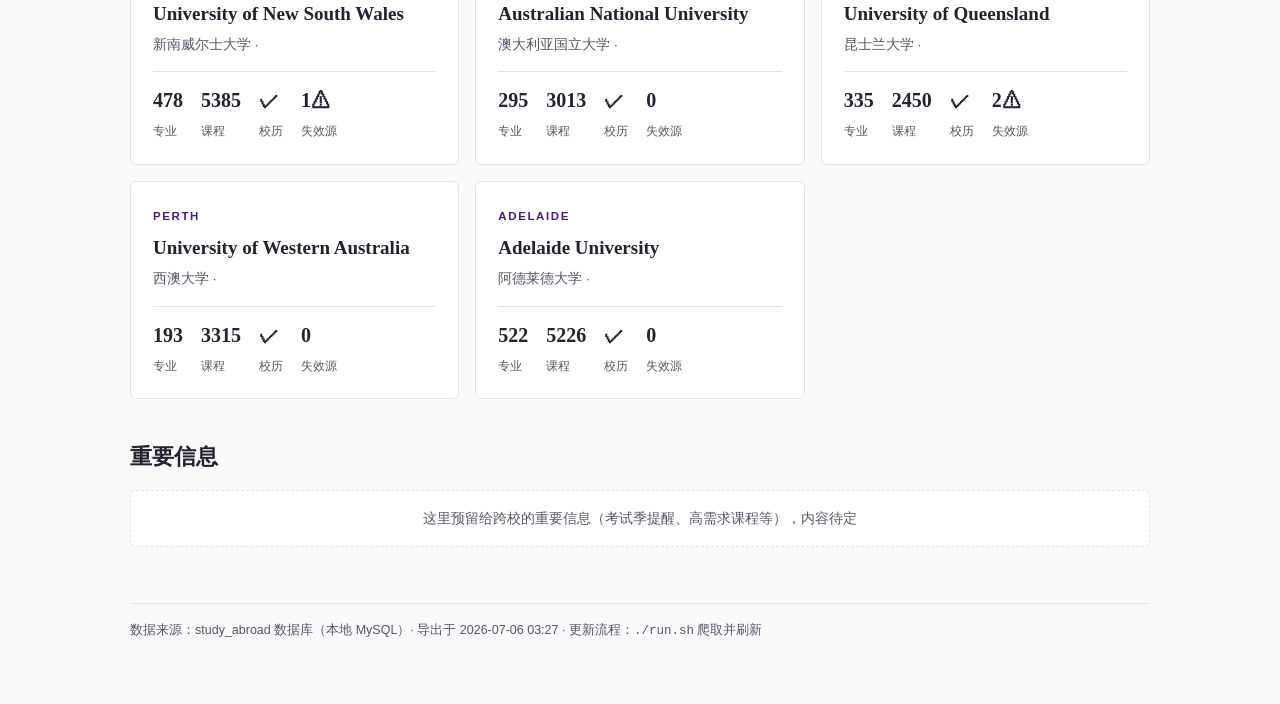
==== commit b7c25489: "前端工程化：views.js 按视图拆分为 web/js/views/ 多文件 零构建约束保持：仍是 IIFE + window.VIEWS 全局挂载，script 顺序加载， 无任何构建工具/框架/" ====
--- a/web/index.html
+++ b/web/index.html
@@ -15,7 +15,13 @@
 
 <script src="data/index.js"></script>
 <script src="js/ui.js"></script>
-<script src="js/views.js"></script>
+<script src="js/views/_shared.js"></script>
+<script src="js/views/calendar.js"></script>
+<script src="js/views/overview.js"></script>
+<script src="js/views/university.js"></script>
+<script src="js/views/faculty.js"></script>
+<script src="js/views/program.js"></script>
+<script src="js/views/module.js"></script>
 <script src="js/app.js"></script>
 </body>
 </html>
--- a/web/css/app.css
+++ b/web/css/app.css
@@ -62,6 +62,11 @@
 details.fold[open] summary::before{transform:rotate(90deg)}
 details.fold summary h2{display:inline;font-size:18px;margin:0}
 details.fold summary:focus-visible{outline:2px solid var(--accent);outline-offset:2px}
+/* 专业/课程折叠段：数量徽章靠右，收起时一眼可见规模 */
+.fold-count{margin-left:auto;font-size:12.5px;color:var(--ink-soft);
+            background:var(--paper);border:1px solid var(--line);border-radius:999px;
+            padding:2px 10px;white-space:nowrap}
+details.foldsec[open] .fold-count{color:var(--accent);border-color:var(--accent)}
 details.fold .fold-body{padding:0 0 18px}
 @media (prefers-reduced-motion: reduce){details.fold summary::before{transition:none}}
 
@@ -157,6 +162,14 @@
 .asslabel{font-size:11.5px;color:var(--ink-soft);margin-left:6px;white-space:nowrap}
 .legend{font-size:11.5px;color:var(--ink-soft);margin:4px 0 10px;display:flex;gap:14px;flex-wrap:wrap}
 .legend i{display:inline-block;width:9px;height:9px;border-radius:2px;margin-right:4px;vertical-align:-1px}
+/* 考核构成独立模块：全宽权重条 + 明细表 */
+.assbar.big{display:flex;height:16px;width:100%;max-width:520px;border-radius:5px;margin:2px 0 6px}
+.asstable{width:100%;max-width:520px;border-collapse:collapse;margin-top:8px;font-size:13px}
+.asstable th,.asstable td{text-align:left;padding:6px 10px;border-bottom:1px solid var(--line)}
+.asstable th{font-size:11.5px;color:var(--ink-soft);font-weight:600}
+.asstable td.num{text-align:right;font-variant-numeric:tabular-nums;font-weight:600}
+.atag{font-size:11px;padding:1px 8px;border-radius:10px;color:#fff}
+.atag.a-other{color:var(--ink-soft);background:var(--past-soft)}
 
 /* 模块详情页：大纲全文 */
 .syllabus{background:var(--card);border:1px solid var(--line);border-radius:6px;
